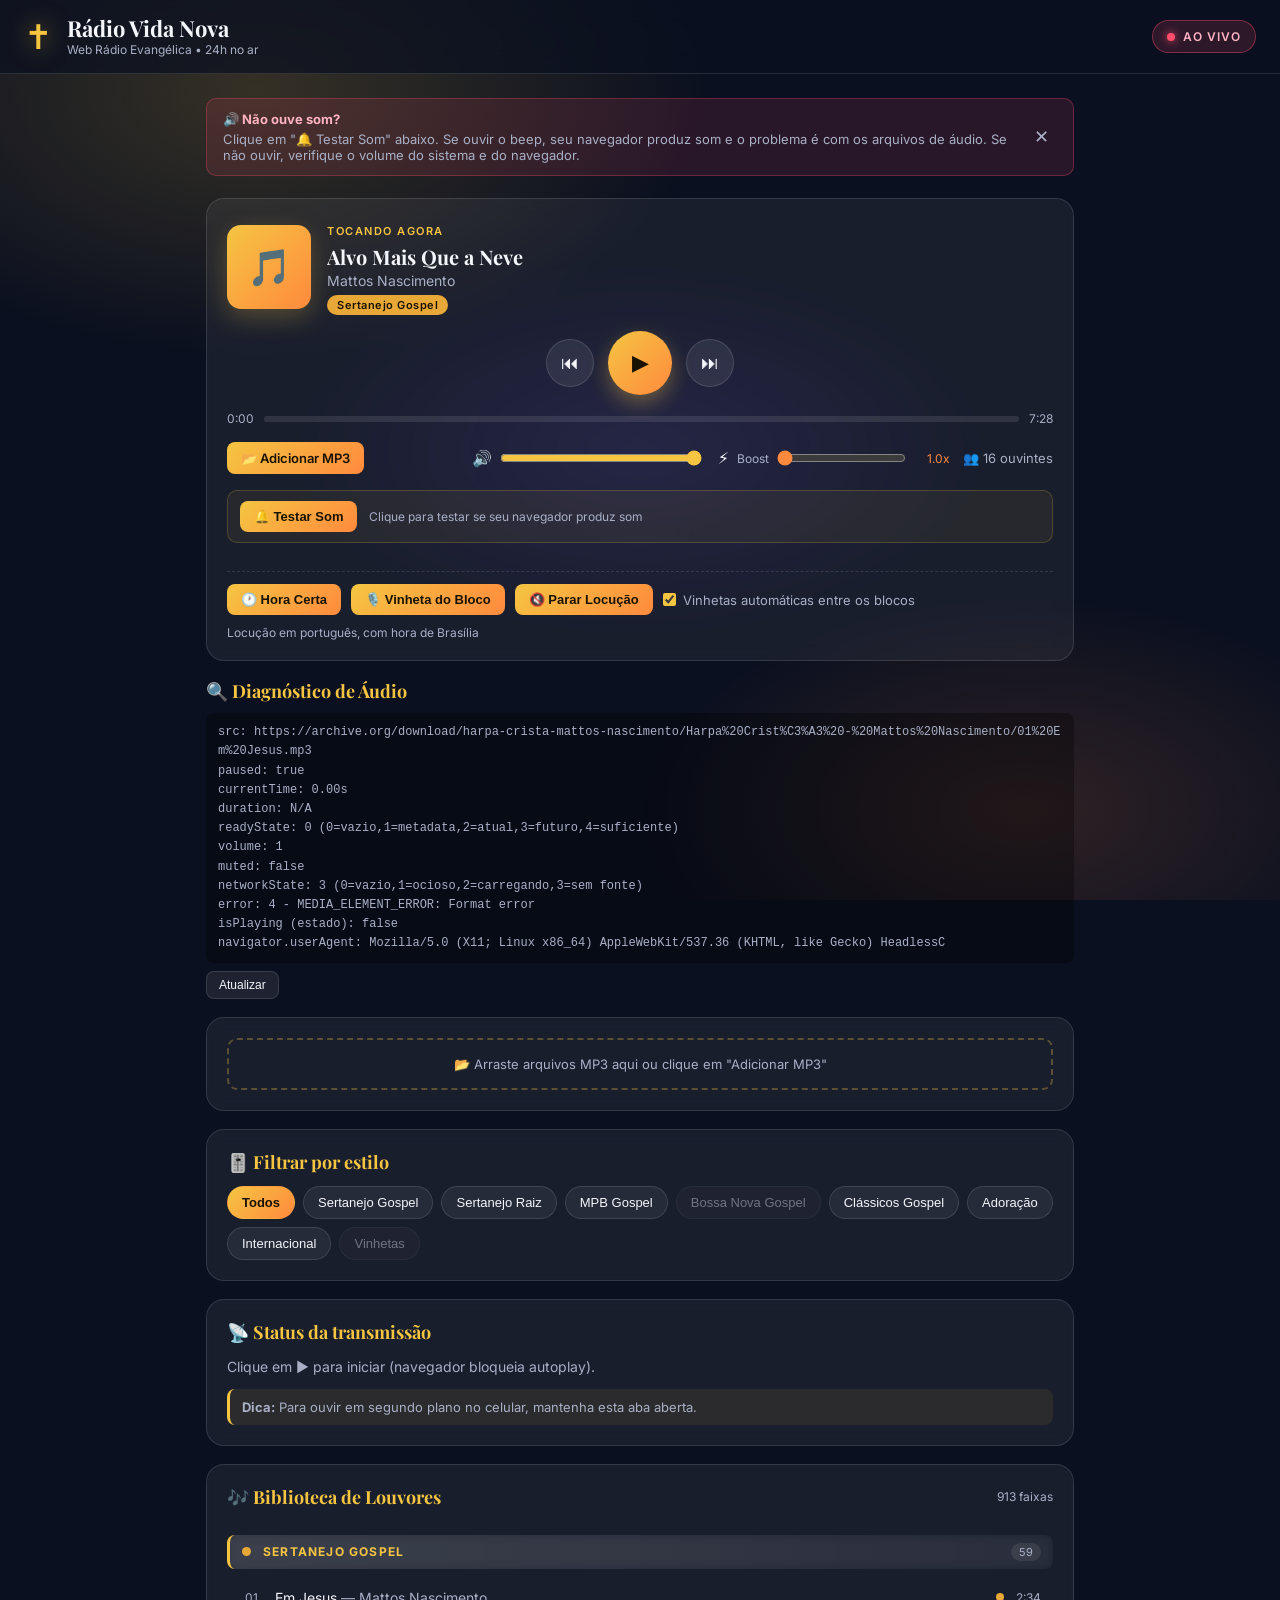
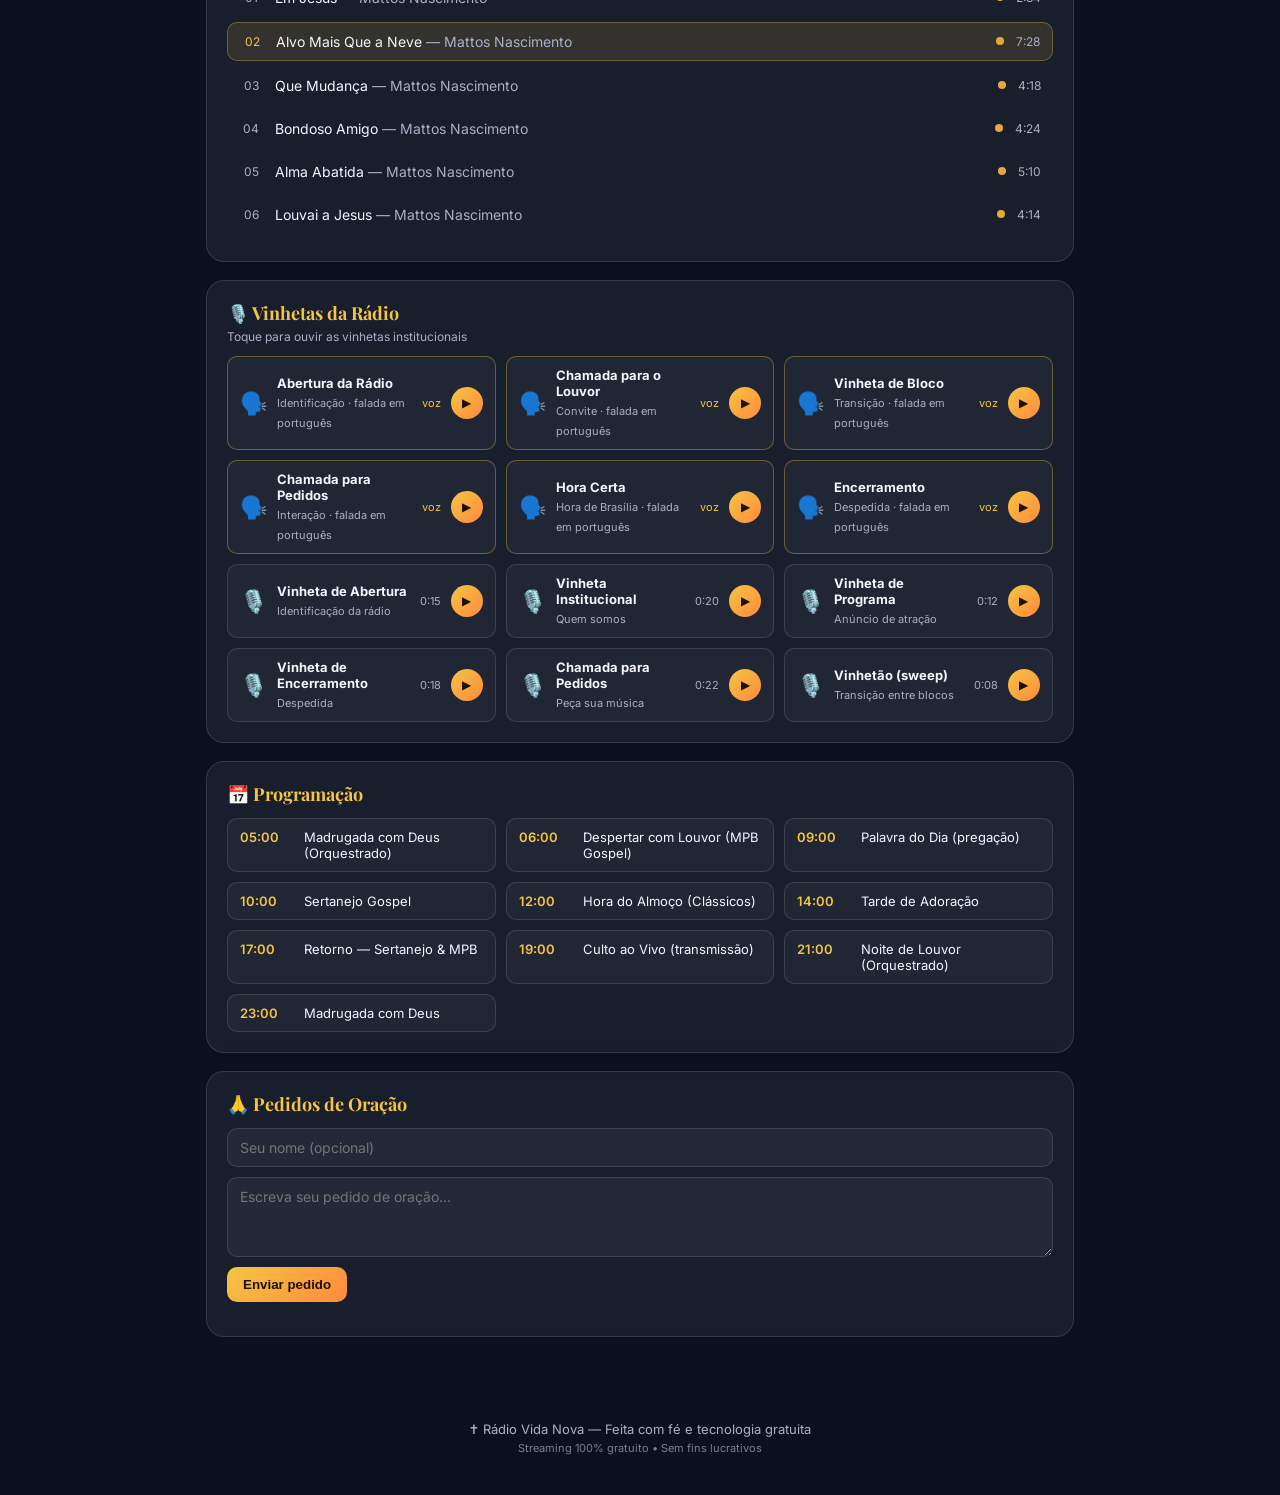
==== index.html @ 82fbf64b "v4: 913 faixas em 6 estilos + vinhetas faladas pt-BR + hora de Brasilia" ====
<!DOCTYPE html>
<html lang="pt-BR">
<head>
  <meta charset="UTF-8" />
  <meta name="viewport" content="width=device-width, initial-scale=1.0" />
  <title>Rádio Vida Nova — Web Rádio Evangélica</title>
  <meta name="description" content="Rádio Vida Nova — Sertanejo gospel, MPB gospel, clássicos e orquestrados. 24 horas no ar." />
  <!-- PWA -->
  <link rel="manifest" href="manifest.json" />
  <meta name="theme-color" content="#f5c542" />
  <meta name="apple-mobile-web-app-capable" content="yes" />
  <meta name="apple-mobile-web-app-status-bar-style" content="black-translucent" />
  <meta name="apple-mobile-web-app-title" content="Rádio Vida Nova" />
  <link rel="apple-touch-icon" href="icon-192.svg" />
  <link rel="preconnect" href="https://fonts.googleapis.com" />
  <link rel="preconnect" href="https://fonts.gstatic.com" crossorigin />
  <link href="https://fonts.googleapis.com/css2?family=Playfair+Display:wght@600;700&family=Inter:wght@400;500;600&display=swap" rel="stylesheet" />
  <link rel="stylesheet" href="style.css" />
</head>
<body>
  <div class="bg-glow"></div>

  <!-- Banner de instalação PWA -->
  <div class="install-banner" id="installBanner" style="display:none;">
    <div class="install-content">
      <span>📱</span>
      <div>
        <strong>Instalar Rádio Vida Nova</strong>
        <span>Adicione à tela inicial para acessar como app</span>
      </div>
    </div>
    <button id="installBtn" class="install-btn">Instalar</button>
    <button id="dismissInstall" class="close-banner">✕</button>
  </div>

  <header class="topbar">
    <div class="brand">
      <span class="brand-icon">✝</span>
      <div>
        <h1>Rádio Vida Nova</h1>
        <p>Web Rádio Evangélica • 24h no ar</p>
      </div>
    </div>
    <div class="live-badge" id="liveBadge">
      <span class="dot"></span> AO VIVO
    </div>
  </header>

  <main class="container">
    <!-- Aviso de diagnóstico -->
    <section class="diag-banner" id="diagBanner">
      <div class="diag-banner-content">
        <strong>🔊 Não ouve som?</strong>
        <span>Clique em "🔔 Testar Som" abaixo. Se ouvir o beep, seu navegador produz som e o problema é com os arquivos de áudio. Se não ouvir, verifique o volume do sistema e do navegador.</span>
      </div>
      <button id="closeBanner" class="close-banner">✕</button>
    </section>

    <!-- Player principal -->
    <section class="player-card">
      <div class="player-left">
        <div class="cover" id="cover">
          <div class="cover-icon">🎵</div>
          <div class="eq-bars" id="eqBars">
            <span></span><span></span><span></span><span></span><span></span>
          </div>
        </div>
        <div class="track-info">
          <span class="now-playing">Tocando agora</span>
          <h2 id="trackTitle">Bem-vindo à Rádio Vida Nova</h2>
          <p id="trackArtist">Louvores e palavras de fé</p>
          <span class="genre-tag" id="trackGenre"></span>
        </div>
      </div>

      <div class="player-controls">
        <button class="ctrl-btn" id="prevBtn" aria-label="Anterior">⏮</button>
        <button class="ctrl-btn play-btn" id="playBtn" aria-label="Tocar/Pausar">▶</button>
        <button class="ctrl-btn" id="nextBtn" aria-label="Próxima">⏭</button>
      </div>

      <div class="player-progress">
        <span id="currentTime">0:00</span>
        <div class="progress-bar" id="progressBar">
          <div class="progress-fill" id="progressFill"></div>
        </div>
        <span id="duration">0:00</span>
      </div>

      <div class="player-extra">
        <div class="file-picker">
          <label for="fileInput" class="file-btn" title="Adicionar MP3 do computador">
            📂 Adicionar MP3
          </label>
          <input type="file" id="fileInput" accept="audio/*,.mp3" multiple style="display:none;" />
          <span id="fileCount" class="file-count"></span>
        </div>
        <div class="volume">
          <span>🔊</span>
          <input type="range" id="volume" min="0" max="1" step="0.01" value="1" />
        </div>
        <div class="boost">
          <span>⚡</span>
          <label for="boost">Boost</label>
          <input type="range" id="boost" min="1" max="3" step="0.1" value="1" />
          <span id="boostVal">1.0x</span>
        </div>
        <div class="listeners">
          <span>👥</span> <span id="listeners">--</span> ouvintes
        </div>
      </div>

      <!-- Teste de som -->
      <div class="test-sound">
        <button id="testSoundBtn" class="test-btn">🔔 Testar Som</button>
        <span id="testSoundStatus" class="test-status">Clique para testar se seu navegador produz som</span>
      </div>

      <!-- Locução automática (vinhetas faladas em português) -->
      <div class="voice-controls">
        <button id="timeBtn" class="test-btn">🕐 Hora Certa</button>
        <button id="blockBtn" class="test-btn">🎙️ Vinheta do Bloco</button>
        <button id="stopVoiceBtn" class="test-btn">🔇 Parar Locução</button>
        <label class="voice-toggle">
          <input type="checkbox" id="autoVinheta" checked />
          <span>Vinhetas automáticas entre os blocos</span>
        </label>
        <span id="voiceStatus" class="test-status">Locução em português, com hora de Brasília</span>
      </div>
    </section>

    <!-- Diagnóstico de áudio -->
    <section class="diag-card" id="diagCard">
      <h3>🔍 Diagnóstico de Áudio</h3>
      <div id="diagInfo" class="diag-info">Carregando...</div>
      <button id="refreshDiag" class="diag-btn">Atualizar</button>
    </section>

    <!-- Área de arrastar e soltar MP3 -->
    <section class="drop-zone-card">
      <div class="drop-zone" id="dropZone">
        <span>📂 Arraste arquivos MP3 aqui ou clique em "Adicionar MP3"</span>
      </div>
    </section>

    <!-- Filtro por gênero -->
    <section class="filter-card">
      <h3>🎚️ Filtrar por estilo</h3>
      <div class="filter-buttons" id="filterButtons">
        <button class="filter-btn active" data-genre="all">Todos</button>
        <button class="filter-btn" data-genre="sertanejo">Sertanejo Gospel</button>
        <button class="filter-btn" data-genre="sertanejo-raiz">Sertanejo Raiz</button>
        <button class="filter-btn" data-genre="mpb">MPB Gospel</button>
        <button class="filter-btn" data-genre="bossa">Bossa Nova Gospel</button>
        <button class="filter-btn" data-genre="classico">Clássicos Gospel</button>
        <button class="filter-btn" data-genre="adoracao">Adoração</button>
        <button class="filter-btn" data-genre="internacional">Internacional</button>
        <button class="filter-btn" data-genre="vinheta">Vinhetas</button>
      </div>
    </section>

    <!-- Status -->
    <section class="status-card">
      <h3>📡 Status da transmissão</h3>
      <p id="statusText">Carregando player...</p>
      <div class="tips">
        <strong>Dica:</strong> Para ouvir em segundo plano no celular, mantenha esta aba aberta.
      </div>
    </section>

    <!-- Playlist -->
    <section class="playlist-card">
      <div class="playlist-header">
        <h3>🎶 Biblioteca de Louvores</h3>
        <span id="trackCount">0 faixas</span>
      </div>
      <ul class="playlist" id="playlist"></ul>
    </section>

    <!-- Vinhetas -->
    <section class="vignette-card">
      <h3>🎙️ Vinhetas da Rádio</h3>
      <p class="small">Toque para ouvir as vinhetas institucionais</p>
      <div class="vignette-grid" id="vignetteGrid"></div>
    </section>

    <!-- Programação -->
    <section class="schedule-card">
      <h3>📅 Programação</h3>
      <div class="schedule-grid">
        <div class="schedule-item">
          <span class="time">05:00</span>
          <span class="show">Madrugada com Deus (Orquestrado)</span>
        </div>
        <div class="schedule-item">
          <span class="time">06:00</span>
          <span class="show">Despertar com Louvor (MPB Gospel)</span>
        </div>
        <div class="schedule-item">
          <span class="time">09:00</span>
          <span class="show">Palavra do Dia (pregação)</span>
        </div>
        <div class="schedule-item">
          <span class="time">10:00</span>
          <span class="show">Sertanejo Gospel</span>
        </div>
        <div class="schedule-item">
          <span class="time">12:00</span>
          <span class="show">Hora do Almoço (Clássicos)</span>
        </div>
        <div class="schedule-item">
          <span class="time">14:00</span>
          <span class="show">Tarde de Adoração</span>
        </div>
        <div class="schedule-item">
          <span class="time">17:00</span>
          <span class="show">Retorno — Sertanejo & MPB</span>
        </div>
        <div class="schedule-item">
          <span class="time">19:00</span>
          <span class="show">Culto ao Vivo (transmissão)</span>
        </div>
        <div class="schedule-item">
          <span class="time">21:00</span>
          <span class="show">Noite de Louvor (Orquestrado)</span>
        </div>
        <div class="schedule-item">
          <span class="time">23:00</span>
          <span class="show">Madrugada com Deus</span>
        </div>
      </div>
    </section>

    <!-- Pedidos de oração -->
    <section class="prayer-card">
      <h3>🙏 Pedidos de Oração</h3>
      <form id="prayerForm">
        <input type="text" id="prayerName" placeholder="Seu nome (opcional)" />
        <textarea id="prayerText" placeholder="Escreva seu pedido de oração..." required></textarea>
        <button type="submit" class="submit-btn">Enviar pedido</button>
      </form>
      <div id="prayerList" class="prayer-list"></div>
    </section>
  </main>

  <footer class="footer">
    <p>✝ Rádio Vida Nova — Feita com fé e tecnologia gratuita</p>
    <p class="small">Streaming 100% gratuito • Sem fins lucrativos</p>
  </footer>

  <audio id="audio" preload="metadata" muted="false"></audio>

  <script src="script.js?v=4"></script>
</body>
</html>
---- style.css ----
:root {
  --bg: #0b1020;
  --bg-2: #121833;
  --card: rgba(255, 255, 255, 0.06);
  --card-border: rgba(255, 255, 255, 0.12);
  --text: #f4f6fb;
  --muted: #a9b0c6;
  --accent: #f5c542;
  --accent-2: #ff8a3d;
  --live: #ff4d6d;
  --radius: 18px;
}

* { box-sizing: border-box; margin: 0; padding: 0; }

html, body {
  font-family: 'Inter', system-ui, -apple-system, sans-serif;
  background: var(--bg);
  color: var(--text);
  min-height: 100vh;
  overflow-x: hidden;
}

.bg-glow {
  position: fixed;
  inset: 0;
  background:
    radial-gradient(60% 50% at 20% 10%, rgba(245, 197, 66, 0.18), transparent 60%),
    radial-gradient(50% 40% at 80% 90%, rgba(255, 138, 61, 0.15), transparent 60%),
    radial-gradient(40% 30% at 50% 50%, rgba(124, 92, 255, 0.12), transparent 70%);
  pointer-events: none;
  z-index: 0;
}

.topbar {
  position: sticky;
  top: 0;
  z-index: 10;
  display: flex;
  align-items: center;
  justify-content: space-between;
  padding: 16px 24px;
  backdrop-filter: blur(12px);
  background: rgba(11, 16, 32, 0.7);
  border-bottom: 1px solid var(--card-border);
}

.brand { display: flex; align-items: center; gap: 14px; }
.brand-icon {
  font-size: 34px;
  color: var(--accent);
  filter: drop-shadow(0 0 12px rgba(245,197,66,0.6));
}
.brand h1 {
  font-family: 'Playfair Display', serif;
  font-size: 22px;
  line-height: 1.1;
}
.brand p { color: var(--muted); font-size: 12px; margin-top: 2px; }

.live-badge {
  display: flex;
  align-items: center;
  gap: 8px;
  padding: 8px 14px;
  border-radius: 999px;
  background: rgba(255, 77, 109, 0.15);
  border: 1px solid rgba(255, 77, 109, 0.4);
  color: #ffb3c1;
  font-size: 12px;
  font-weight: 600;
  letter-spacing: 1px;
}
.live-badge .dot {
  width: 8px; height: 8px;
  border-radius: 50%;
  background: var(--live);
  box-shadow: 0 0 10px var(--live);
  animation: pulse 1.4s infinite;
}
@keyframes pulse {
  0%, 100% { opacity: 1; transform: scale(1); }
  50% { opacity: 0.5; transform: scale(1.3); }
}

.container {
  position: relative;
  z-index: 1;
  max-width: 900px;
  margin: 0 auto;
  padding: 24px 16px 60px;
  display: flex;
  flex-direction: column;
  gap: 18px;
}

.card, .player-card, .status-card, .playlist-card, .schedule-card, .prayer-card, .filter-card, .vignette-card, .drop-zone-card {
  background: var(--card);
  border: 1px solid var(--card-border);
  border-radius: var(--radius);
  padding: 20px;
  backdrop-filter: blur(8px);
}

.player-card {
  display: grid;
  gap: 16px;
}
.player-left {
  display: flex;
  align-items: center;
  gap: 16px;
}
.cover {
  width: 84px; height: 84px;
  border-radius: 14px;
  background: linear-gradient(135deg, var(--accent), var(--accent-2));
  display: flex;
  align-items: center;
  justify-content: center;
  font-size: 36px;
  flex-shrink: 0;
  box-shadow: 0 8px 24px rgba(245,197,66,0.25);
}
.cover.playing {
  animation: spin 12s linear infinite;
}
.cover .eq-bars {
  position: absolute;
  bottom: 6px;
  left: 50%;
  transform: translateX(-50%);
  display: flex;
  gap: 3px;
  align-items: flex-end;
  height: 24px;
  opacity: 0;
  transition: opacity 0.3s;
}
.cover.playing .eq-bars { opacity: 1; }
.eq-bars span {
  width: 4px;
  background: #1a1200;
  border-radius: 2px;
  animation: eq 0.8s ease-in-out infinite;
}
.eq-bars span:nth-child(1) { height: 8px; animation-delay: 0s; }
.eq-bars span:nth-child(2) { height: 16px; animation-delay: 0.1s; }
.eq-bars span:nth-child(3) { height: 24px; animation-delay: 0.2s; }
.eq-bars span:nth-child(4) { height: 12px; animation-delay: 0.3s; }
.eq-bars span:nth-child(5) { height: 18px; animation-delay: 0.4s; }
@keyframes eq {
  0%, 100% { transform: scaleY(0.4); }
  50% { transform: scaleY(1); }
}
.cover { position: relative; overflow: hidden; }
@keyframes spin {
  from { transform: rotate(0deg); }
  to { transform: rotate(360deg); }
}
.track-info { min-width: 0; }
.now-playing {
  font-size: 11px;
  text-transform: uppercase;
  letter-spacing: 1.5px;
  color: var(--accent);
  font-weight: 600;
}
.track-info h2 {
  font-family: 'Playfair Display', serif;
  font-size: 20px;
  margin-top: 4px;
  white-space: nowrap;
  overflow: hidden;
  text-overflow: ellipsis;
}
.track-info p { color: var(--muted); font-size: 14px; margin-top: 2px; }
.genre-tag {
  display: inline-block;
  margin-top: 6px;
  padding: 3px 10px;
  border-radius: 999px;
  font-size: 11px;
  font-weight: 600;
  color: #1a1200;
  letter-spacing: 0.5px;
}

.player-controls {
  display: flex;
  align-items: center;
  justify-content: center;
  gap: 14px;
}
.ctrl-btn {
  background: rgba(255,255,255,0.08);
  border: 1px solid var(--card-border);
  color: var(--text);
  width: 48px; height: 48px;
  border-radius: 50%;
  font-size: 18px;
  cursor: pointer;
  transition: all 0.2s;
  display: flex; align-items: center; justify-content: center;
}
.ctrl-btn:hover { background: rgba(255,255,255,0.15); transform: scale(1.05); }
.play-btn {
  width: 64px; height: 64px;
  background: linear-gradient(135deg, var(--accent), var(--accent-2));
  color: #1a1200;
  font-size: 22px;
  border: none;
  box-shadow: 0 8px 20px rgba(245,197,66,0.35);
}
.play-btn:hover { transform: scale(1.08); }

.player-progress {
  display: flex;
  align-items: center;
  gap: 10px;
  font-size: 12px;
  color: var(--muted);
}
.progress-bar {
  flex: 1;
  height: 6px;
  background: rgba(255,255,255,0.1);
  border-radius: 999px;
  cursor: pointer;
  overflow: hidden;
}
.progress-fill {
  height: 100%;
  width: 0%;
  background: linear-gradient(90deg, var(--accent), var(--accent-2));
  border-radius: 999px;
  transition: width 0.1s linear;
}

.player-extra {
  display: flex;
  align-items: center;
  justify-content: space-between;
  gap: 16px;
  flex-wrap: wrap;
}
.volume {
  display: flex;
  align-items: center;
  gap: 8px;
  flex: 1;
  min-width: 140px;
}
.volume input { flex: 1; accent-color: var(--accent); }
.boost {
  display: flex;
  align-items: center;
  gap: 8px;
  flex: 1;
  min-width: 160px;
}
.boost label { font-size: 12px; color: var(--muted); }
.boost input { flex: 1; accent-color: var(--accent-2); }
#boostVal { font-size: 12px; color: var(--accent-2); min-width: 36px; text-align: right; }
.listeners { font-size: 13px; color: var(--muted); }

/* Filtro por gênero */
.filter-card h3 { font-family: 'Playfair Display', serif; font-size: 18px; margin-bottom: 12px; color: var(--accent); }
.filter-buttons {
  display: flex;
  flex-wrap: wrap;
  gap: 8px;
}
.filter-btn {
  background: rgba(255,255,255,0.06);
  border: 1px solid var(--card-border);
  color: var(--text);
  padding: 8px 14px;
  border-radius: 999px;
  font-size: 13px;
  cursor: pointer;
  transition: all 0.2s;
}
.filter-btn:hover { background: rgba(255,255,255,0.12); }
.filter-btn.active {
  background: linear-gradient(135deg, var(--accent), var(--accent-2));
  color: #1a1200;
  border-color: transparent;
  font-weight: 600;
}

/* Vinhetas */
.vignette-card h3 { font-family: 'Playfair Display', serif; font-size: 18px; margin-bottom: 4px; color: var(--accent); }
.vignette-card .small { color: var(--muted); font-size: 12px; margin-bottom: 12px; }
.vignette-grid {
  display: grid;
  grid-template-columns: repeat(auto-fit, minmax(220px, 1fr));
  gap: 10px;
}
.vignette-item {
  display: flex;
  align-items: center;
  gap: 10px;
  padding: 10px 12px;
  background: rgba(255,255,255,0.04);
  border: 1px solid var(--card-border);
  border-radius: 10px;
}
.v-icon { font-size: 22px; }
.v-info { flex: 1; min-width: 0; }
.v-info strong { display: block; font-size: 13px; }
.v-info span { font-size: 11px; color: var(--muted); }
.v-dur { font-size: 11px; color: var(--muted); }
.v-play {
  background: linear-gradient(135deg, var(--accent), var(--accent-2));
  color: #1a1200;
  border: none;
  width: 32px; height: 32px;
  border-radius: 50%;
  cursor: pointer;
  font-size: 12px;
  flex-shrink: 0;
}
.v-play:hover { transform: scale(1.1); }

/* Genre dot na playlist */
.genre-dot {
  width: 8px; height: 8px;
  border-radius: 50%;
  flex-shrink: 0;
}

.status-card h3, .playlist-card h3, .schedule-card h3, .prayer-card h3 {
  font-family: 'Playfair Display', serif;
  font-size: 18px;
  margin-bottom: 12px;
  color: var(--accent);
}
#statusText { color: var(--muted); font-size: 14px; line-height: 1.6; }
.tips {
  margin-top: 10px;
  padding: 10px 12px;
  background: rgba(245,197,66,0.08);
  border-left: 3px solid var(--accent);
  border-radius: 8px;
  font-size: 13px;
  color: var(--muted);
}

.playlist-header {
  display: flex;
  justify-content: space-between;
  align-items: center;
  margin-bottom: 12px;
}
.playlist-header h3 { margin-bottom: 0; }
#trackCount { font-size: 12px; color: var(--muted); }

.playlist {
  list-style: none;
  max-height: 320px;
  overflow-y: auto;
  display: flex;
  flex-direction: column;
  gap: 6px;
}
.playlist::-webkit-scrollbar { width: 6px; }
.playlist::-webkit-scrollbar-thumb { background: rgba(255,255,255,0.15); border-radius: 999px; }

.playlist li {
  display: flex;
  align-items: center;
  gap: 12px;
  padding: 10px 12px;
  border-radius: 10px;
  cursor: pointer;
  transition: background 0.15s;
  font-size: 14px;
}
.playlist li:hover { background: rgba(255,255,255,0.06); }
.playlist li.active {
  background: rgba(245,197,66,0.12);
  border: 1px solid rgba(245,197,66,0.3);
}
.playlist li .idx {
  width: 24px;
  color: var(--muted);
  font-size: 12px;
  text-align: center;
}
.playlist li.active .idx { color: var(--accent); }
.playlist li .title { flex: 1; }
.playlist li .dur { color: var(--muted); font-size: 12px; }

/* Cabeçalho de seção (separa cada estilo) */
.playlist li.playlist-section {
  cursor: default;
  margin: 14px 0 4px;
  padding: 8px 12px;
  background: linear-gradient(90deg, rgba(255,255,255,0.10), rgba(255,255,255,0.02));
  border-left: 3px solid var(--accent);
  border-radius: 8px;
  position: sticky;
  top: 0;
  z-index: 2;
  backdrop-filter: blur(6px);
}
.playlist li.playlist-section:hover { background: linear-gradient(90deg, rgba(255,255,255,0.10), rgba(255,255,255,0.02)); }
.playlist li.playlist-section .section-dot {
  width: 9px; height: 9px; border-radius: 50%; flex-shrink: 0;
}
.playlist li.playlist-section .section-name {
  flex: 1;
  font-size: 12px;
  letter-spacing: 1.2px;
  text-transform: uppercase;
  font-weight: 700;
  color: var(--accent);
}
.playlist li.playlist-section .section-count {
  font-size: 11px;
  color: var(--muted);
  background: rgba(255,255,255,0.08);
  padding: 2px 8px;
  border-radius: 999px;
}

/* Filtros sem conteúdo */
.filter-btn.is-empty,
.filter-btn:disabled {
  opacity: 0.4;
  cursor: not-allowed;
}
.filter-btn.is-empty:hover { background: rgba(255,255,255,0.06); }

/* Controles de locução */
.voice-controls {
  display: flex;
  flex-wrap: wrap;
  align-items: center;
  gap: 10px;
  margin-top: 12px;
  padding-top: 12px;
  border-top: 1px dashed var(--card-border);
}
.voice-toggle {
  display: inline-flex;
  align-items: center;
  gap: 7px;
  font-size: 13px;
  color: var(--muted);
  cursor: pointer;
  user-select: none;
}
.voice-toggle input { accent-color: var(--accent); cursor: pointer; }
.voice-vignette { border-color: rgba(245,197,66,0.35); }
.voice-vignette .v-dur { color: var(--accent); }

.schedule-grid {
  display: grid;
  grid-template-columns: repeat(auto-fit, minmax(220px, 1fr));
  gap: 10px;
}
.schedule-item {
  display: flex;
  gap: 12px;
  padding: 10px 12px;
  background: rgba(255,255,255,0.04);
  border-radius: 10px;
  border: 1px solid var(--card-border);
}
.schedule-item .time {
  color: var(--accent);
  font-weight: 600;
  font-size: 13px;
  min-width: 52px;
}
.schedule-item .show { font-size: 13px; color: var(--text); }

.prayer-card form {
  display: flex;
  flex-direction: column;
  gap: 10px;
  margin-bottom: 14px;
}
.prayer-card input, .prayer-card textarea {
  background: rgba(255,255,255,0.05);
  border: 1px solid var(--card-border);
  border-radius: 10px;
  padding: 10px 12px;
  color: var(--text);
  font-family: inherit;
  font-size: 14px;
  resize: vertical;
}
.prayer-card textarea { min-height: 80px; }
.submit-btn {
  background: linear-gradient(135deg, var(--accent), var(--accent-2));
  color: #1a1200;
  border: none;
  padding: 10px 16px;
  border-radius: 10px;
  font-weight: 600;
  cursor: pointer;
  transition: transform 0.15s;
  align-self: flex-start;
}
.submit-btn:hover { transform: translateY(-1px); }
.prayer-list {
  display: flex;
  flex-direction: column;
  gap: 8px;
  max-height: 260px;
  overflow-y: auto;
}
.prayer-item {
  padding: 10px 12px;
  background: rgba(255,255,255,0.04);
  border-radius: 10px;
  border-left: 3px solid var(--accent);
  font-size: 13px;
}
.prayer-item .name { color: var(--accent); font-weight: 600; font-size: 12px; }
.prayer-item .text { color: var(--muted); margin-top: 4px; }

.footer {
  position: relative;
  z-index: 1;
  text-align: center;
  padding: 24px 16px 40px;
  color: var(--muted);
  font-size: 13px;
}
.footer .small { font-size: 11px; margin-top: 4px; opacity: 0.7; }

/* Banner de instalação PWA */
.install-banner {
  display: flex;
  align-items: center;
  justify-content: space-between;
  gap: 12px;
  padding: 12px 16px;
  background: rgba(245, 197, 66, 0.12);
  border: 1px solid rgba(245, 197, 66, 0.3);
  border-radius: 10px;
  margin: 8px 16px 0;
}
.install-content {
  display: flex;
  align-items: center;
  gap: 12px;
  flex: 1;
}
.install-content span:first-child { font-size: 24px; }
.install-content div {
  display: flex;
  flex-direction: column;
  gap: 2px;
}
.install-content strong { color: var(--accent); font-size: 14px; }
.install-content span:last-child { color: var(--muted); font-size: 12px; }
.install-btn {
  background: linear-gradient(135deg, var(--accent), var(--accent-2));
  color: #1a1200;
  border: none;
  padding: 8px 16px;
  border-radius: 8px;
  font-weight: 600;
  cursor: pointer;
  font-size: 13px;
  flex-shrink: 0;
}
.install-btn:hover { transform: translateY(-1px); }

/* Banner de diagnóstico */
.diag-banner {
  display: flex;
  align-items: center;
  justify-content: space-between;
  gap: 12px;
  padding: 12px 16px;
  background: rgba(255, 77, 109, 0.12);
  border: 1px solid rgba(255, 77, 109, 0.3);
  border-radius: 10px;
  margin-bottom: 4px;
}
.diag-banner-content {
  display: flex;
  flex-direction: column;
  gap: 4px;
  font-size: 13px;
}
.diag-banner-content strong { color: #ffb3c1; }
.diag-banner-content span { color: var(--muted); }
.close-banner {
  background: none;
  border: none;
  color: var(--muted);
  font-size: 18px;
  cursor: pointer;
  padding: 4px 8px;
  flex-shrink: 0;
}
.close-banner:hover { color: var(--text); }

/* Seletor de arquivos */
.file-picker {
  display: flex;
  align-items: center;
  gap: 8px;
  flex: 1;
  min-width: 140px;
}
.file-btn {
  background: linear-gradient(135deg, var(--accent), var(--accent-2));
  color: #1a1200;
  padding: 8px 14px;
  border-radius: 8px;
  font-weight: 600;
  cursor: pointer;
  font-size: 13px;
  transition: transform 0.15s;
  white-space: nowrap;
}
.file-btn:hover { transform: translateY(-1px); }
.file-count {
  font-size: 11px;
  color: var(--muted);
}

/* Área de drag & drop */
.drop-zone {
  border: 2px dashed rgba(245,197,66,0.3);
  border-radius: 10px;
  padding: 16px;
  text-align: center;
  color: var(--muted);
  font-size: 13px;
  transition: all 0.2s;
  cursor: pointer;
}
.drop-zone:hover, .drop-zone.drag-over {
  border-color: var(--accent);
  background: rgba(245,197,66,0.05);
  color: var(--text);
}

/* Teste de som */
.test-sound {
  display: flex;
  align-items: center;
  gap: 12px;
  flex-wrap: wrap;
  padding: 10px 12px;
  background: rgba(245,197,66,0.06);
  border: 1px solid rgba(245,197,66,0.2);
  border-radius: 10px;
}
.test-btn {
  background: linear-gradient(135deg, var(--accent), var(--accent-2));
  color: #1a1200;
  border: none;
  padding: 8px 14px;
  border-radius: 8px;
  font-weight: 600;
  cursor: pointer;
  font-size: 13px;
}
.test-btn:hover { transform: translateY(-1px); }
.test-status { font-size: 12px; color: var(--muted); }

/* Diagnóstico */
.diag-card h3 { font-family: 'Playfair Display', serif; font-size: 18px; margin-bottom: 10px; color: var(--accent); }
.diag-info {
  font-family: 'Consolas', 'Courier New', monospace;
  font-size: 12px;
  color: var(--muted);
  background: rgba(0,0,0,0.3);
  padding: 10px 12px;
  border-radius: 8px;
  line-height: 1.6;
  white-space: pre-wrap;
  word-break: break-all;
}
.diag-btn {
  margin-top: 8px;
  background: rgba(255,255,255,0.08);
  border: 1px solid var(--card-border);
  color: var(--text);
  padding: 6px 12px;
  border-radius: 8px;
  cursor: pointer;
  font-size: 12px;
}

@media (max-width: 600px) {
  .topbar { padding: 12px 16px; }
  .brand h1 { font-size: 18px; }
  .cover { width: 64px; height: 64px; font-size: 28px; }
  .track-info h2 { font-size: 17px; }
}
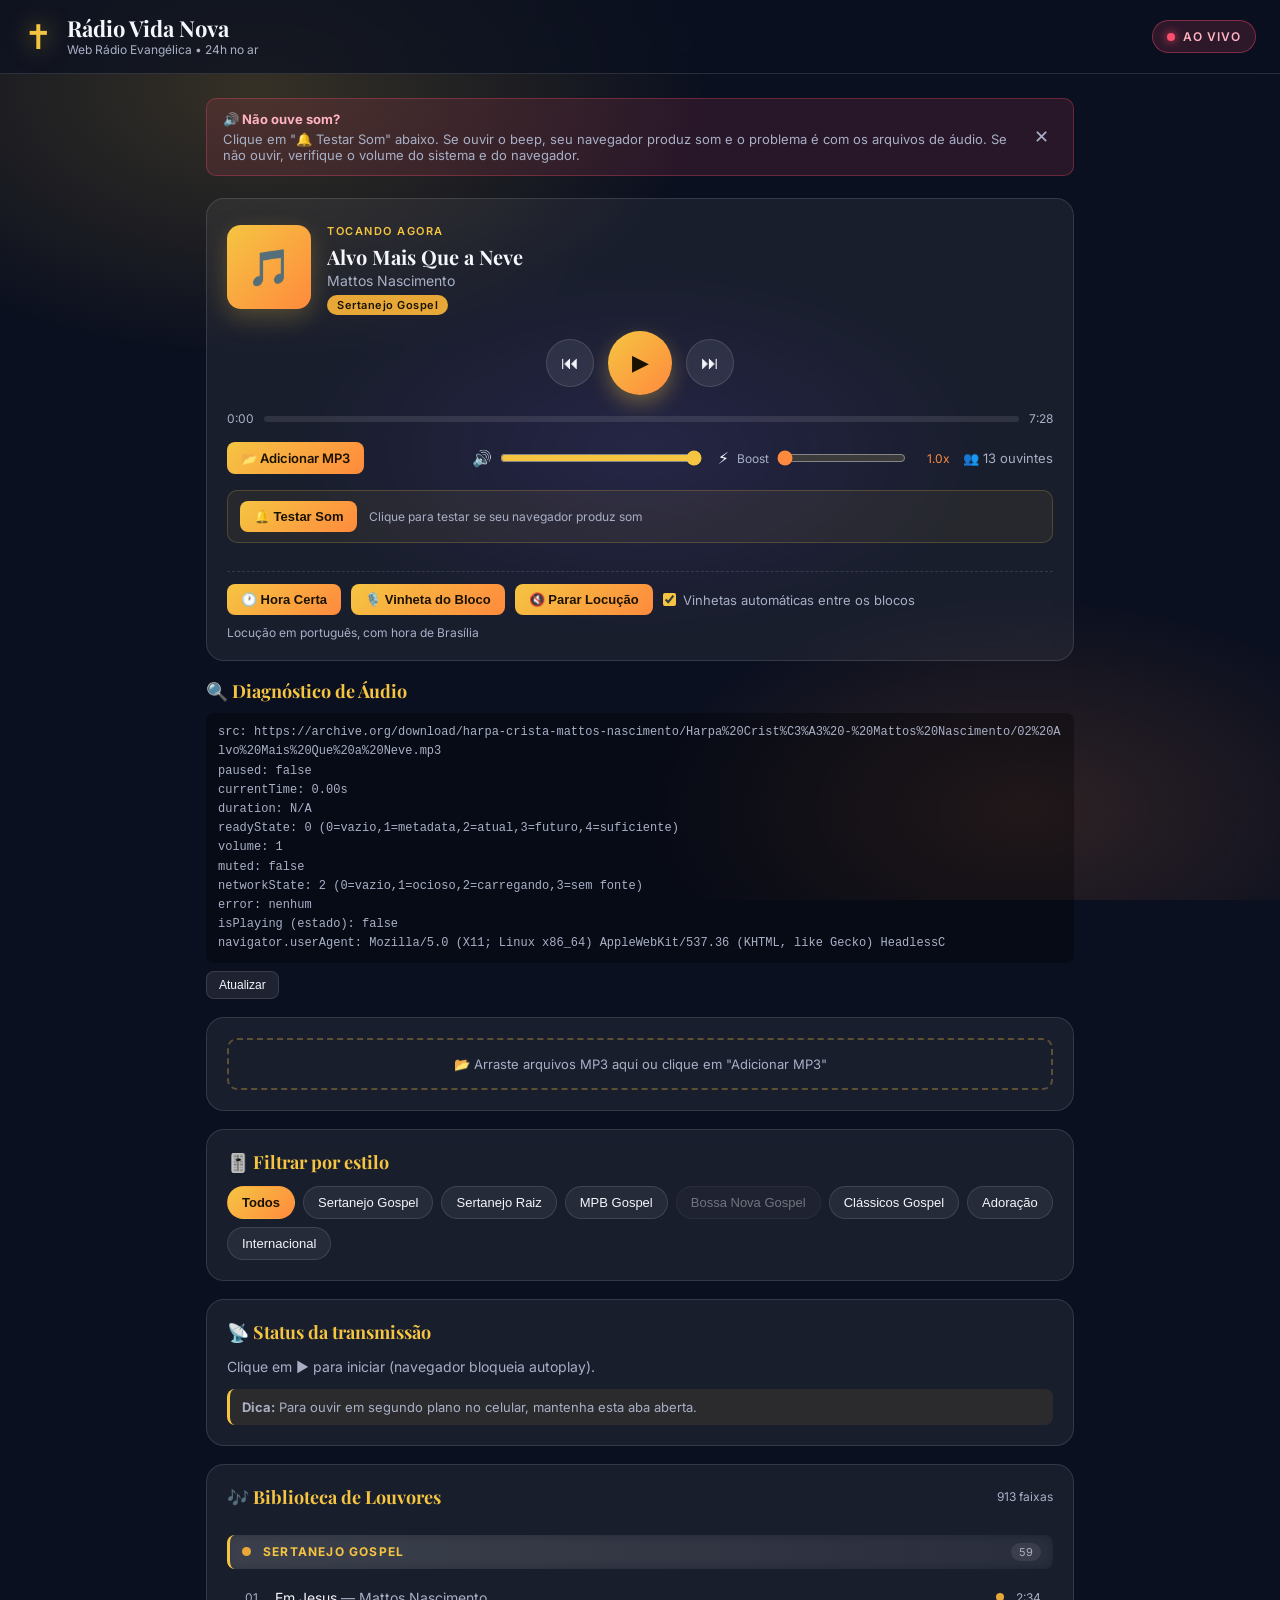
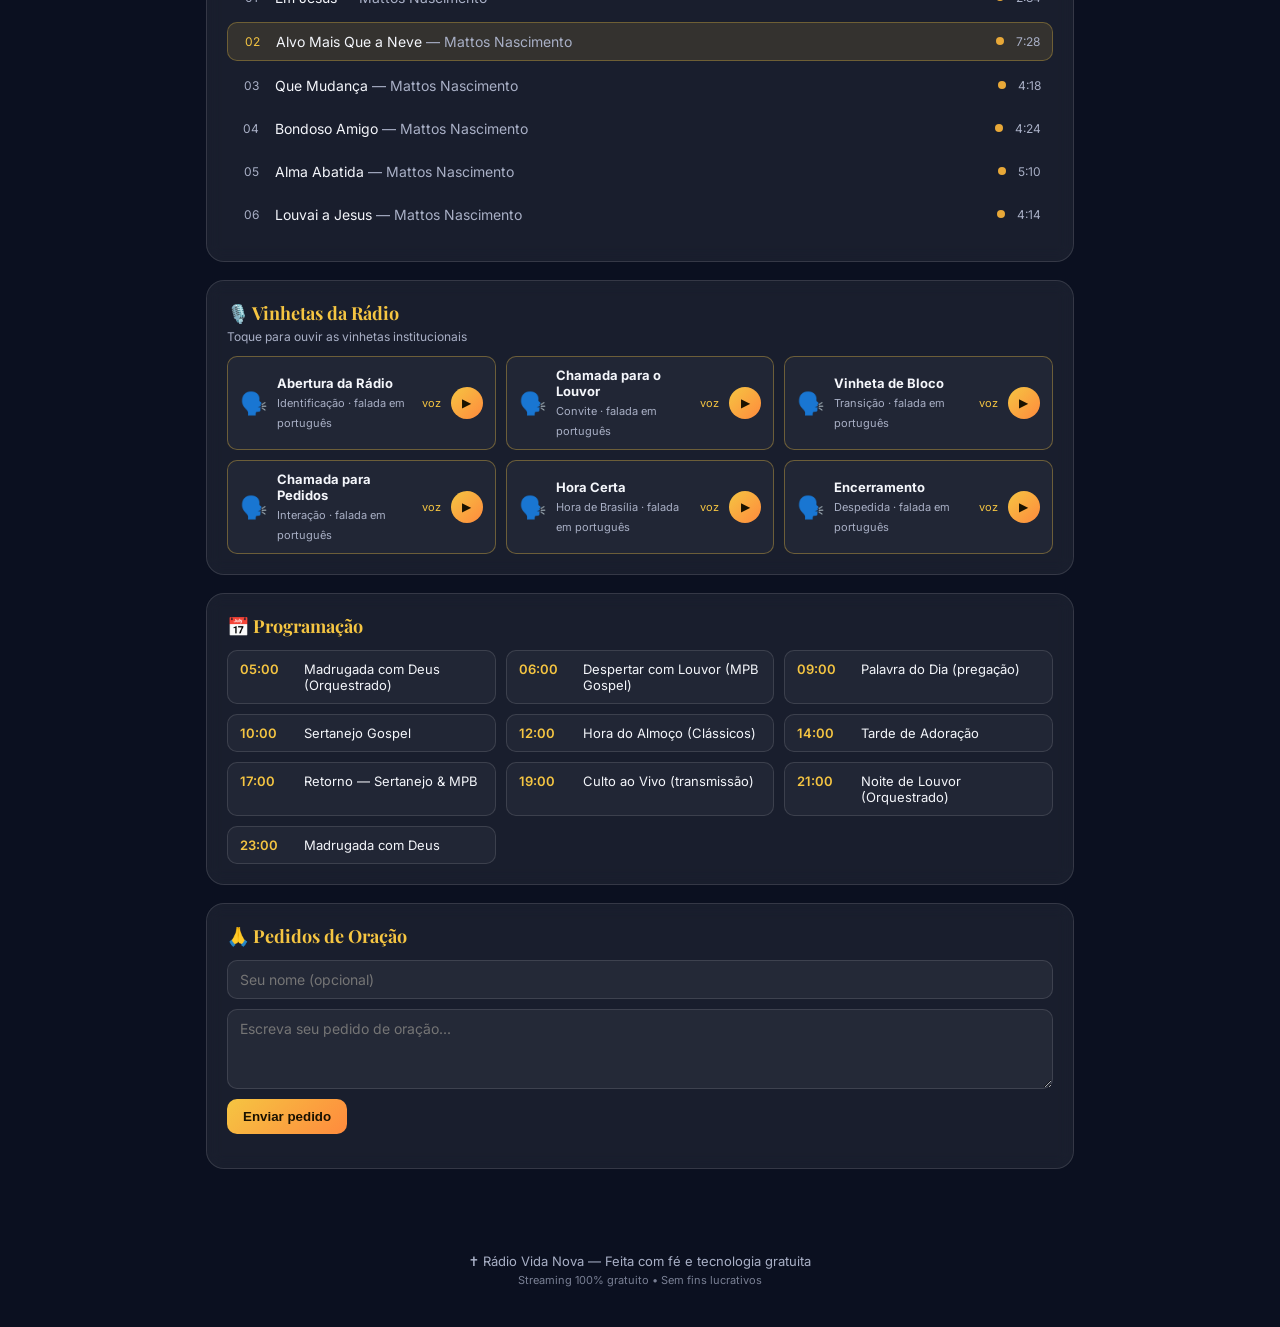
==== commit 734bb1ec: "v4.1: remover vinhetas falsas (agora so as faladas pt-BR); remover filtro Vinhetas vazio" ====
--- a/index.html
+++ b/index.html
@@ -155,7 +155,6 @@
         <button class="filter-btn" data-genre="classico">Clássicos Gospel</button>
         <button class="filter-btn" data-genre="adoracao">Adoração</button>
         <button class="filter-btn" data-genre="internacional">Internacional</button>
-        <button class="filter-btn" data-genre="vinheta">Vinhetas</button>
       </div>
     </section>
 
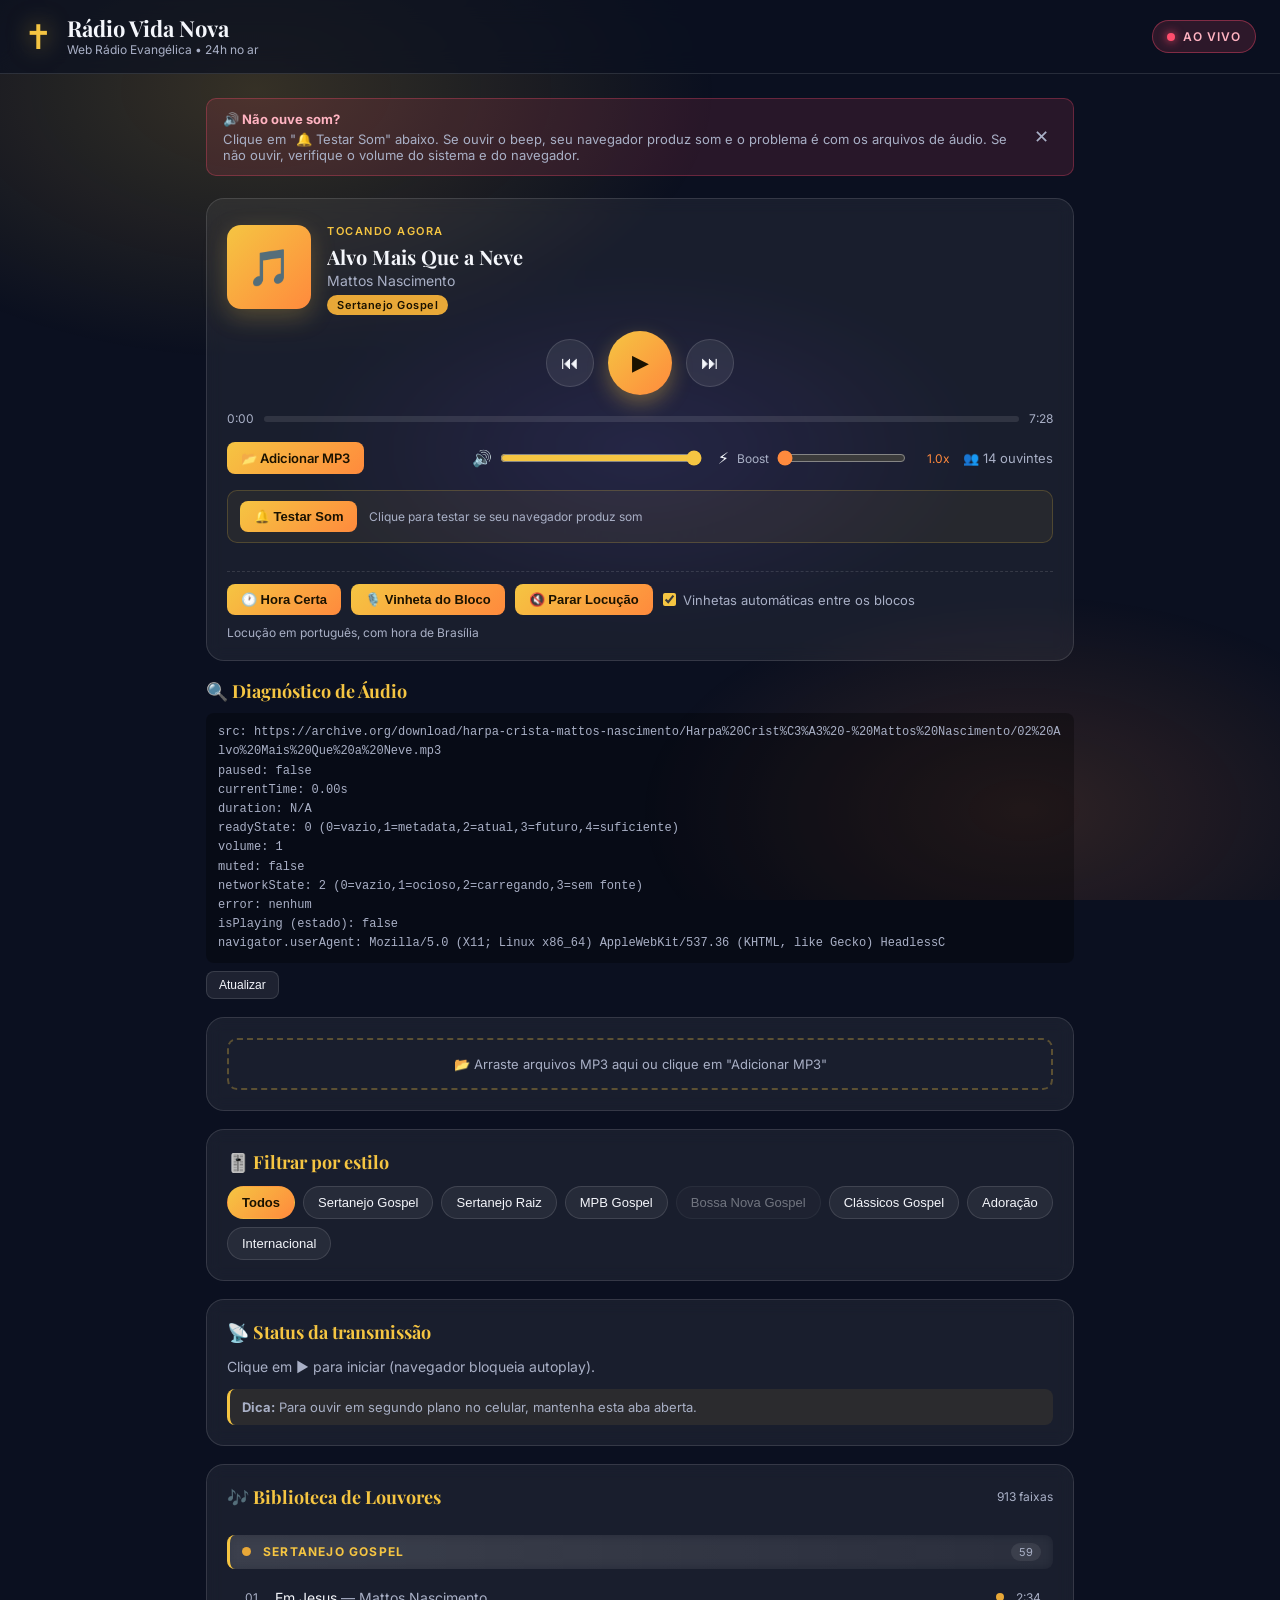
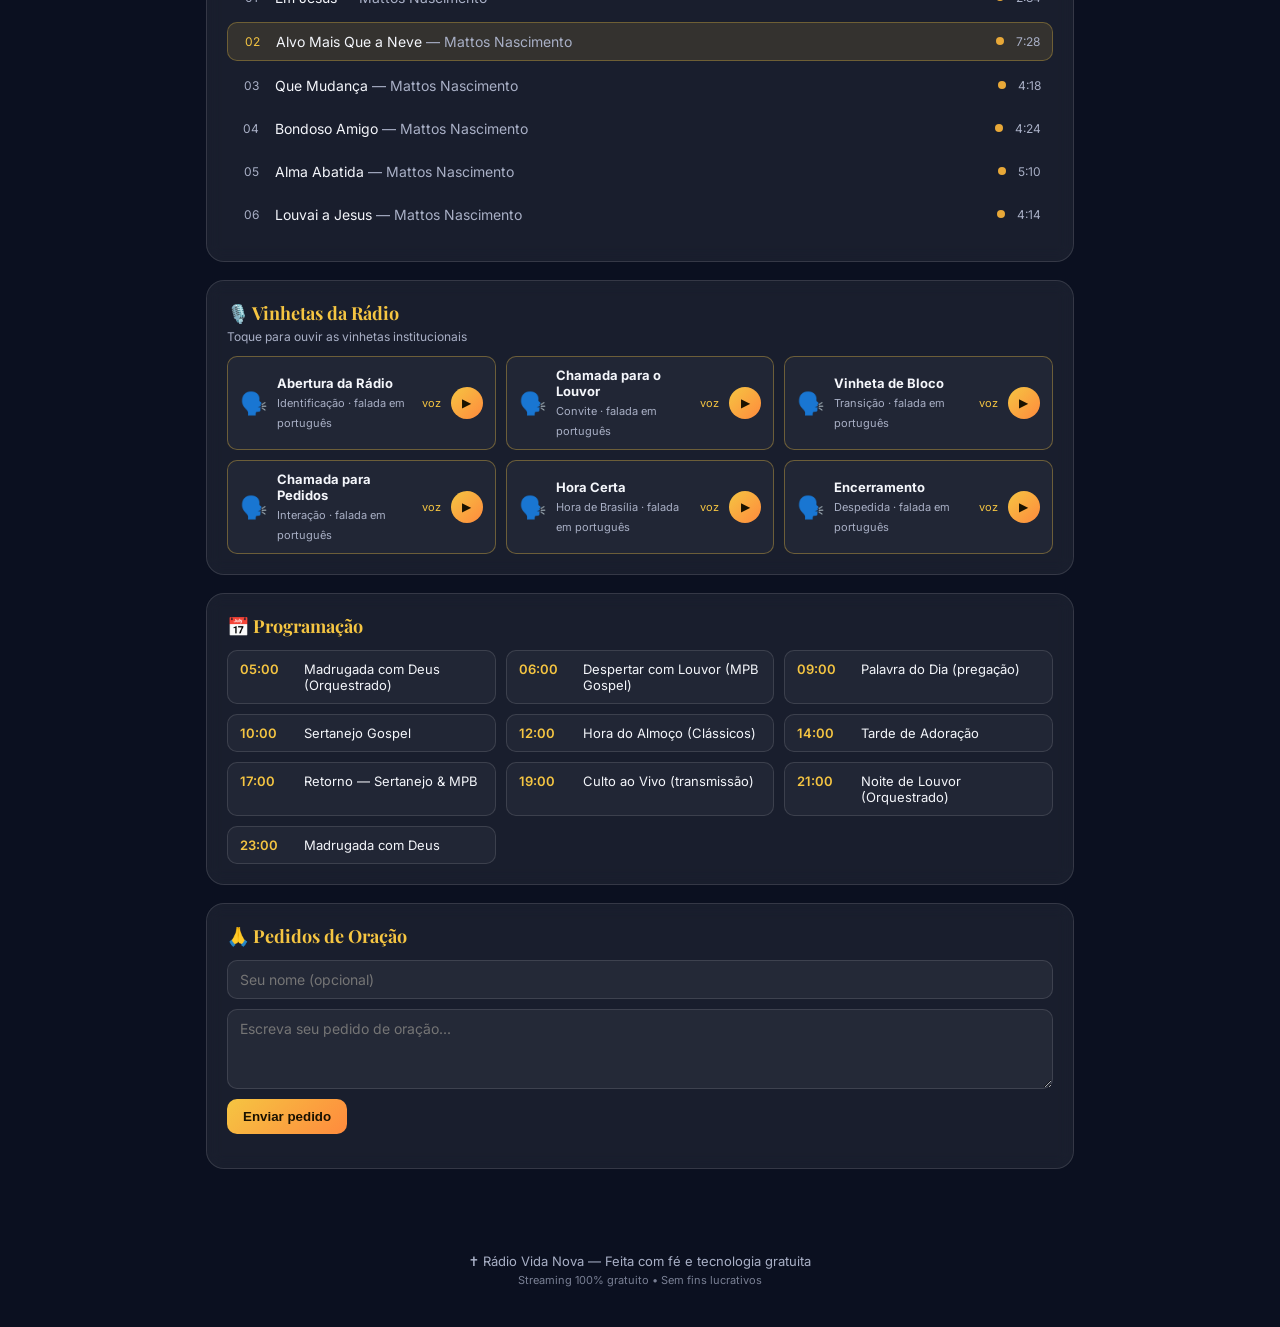
==== commit addf0cf2: "SEO: Open Graph + Twitter Card + Schema.org RadioStation; rename repo para radio-vida-nova" ====
--- a/index.html
+++ b/index.html
@@ -4,7 +4,34 @@
   <meta charset="UTF-8" />
   <meta name="viewport" content="width=device-width, initial-scale=1.0" />
   <title>Rádio Vida Nova — Web Rádio Evangélica</title>
-  <meta name="description" content="Rádio Vida Nova — Sertanejo gospel, MPB gospel, clássicos e orquestrados. 24 horas no ar." />
+  <meta name="description" content="Rádio Vida Nova — Sertanejo gospel, MPB gospel, clássicos da Harpa Cristã e orquestrados. 24 horas no ar, 900+ louvores." />
+
+  <!-- Open Graph (WhatsApp, Facebook, Google) -->
+  <meta property="og:type" content="website" />
+  <meta property="og:site_name" content="Rádio Vida Nova" />
+  <meta property="og:title" content="Rádio Vida Nova — Web Rádio Evangélica" />
+  <meta property="og:description" content="Sertanejo gospel, MPB gospel, clássicos da Harpa Cristã e adoração. Mais de 900 louvores cantados, 24 horas no ar." />
+  <meta property="og:url" content="https://josiasromilda54-cell.github.io/radio-vida-nova/" />
+  <meta property="og:image" content="https://josiasromilda54-cell.github.io/radio-evangelica/icon-512.svg" />
+  <meta property="og:locale" content="pt_BR" />
+
+  <!-- Twitter Card -->
+  <meta name="twitter:card" content="summary" />
+  <meta name="twitter:title" content="Rádio Vida Nova — Web Rádio Evangélica" />
+  <meta name="twitter:description" content="Sertanejo gospel, MPB gospel, clássicos da Harpa Cristã e adoração. Mais de 900 louvores cantados, 24 horas no ar." />
+
+  <!-- SEO: Schema.org -->
+  <script type="application/ld+json">
+  {
+    "@context": "https://schema.org",
+    "@type": "RadioStation",
+    "name": "Rádio Vida Nova",
+    "description": "Web rádio evangélica 24h: sertanejo gospel, MPB gospel, clássicos da Harpa Cristã e adoração.",
+    "url": "https://josiasromilda54-cell.github.io/radio-vida-nova/",
+    "broadcastDisplayName": "Rádio Vida Nova",
+    "inLanguage": "pt-BR"
+  }
+  </script>
   <!-- PWA -->
   <link rel="manifest" href="manifest.json" />
   <meta name="theme-color" content="#f5c542" />
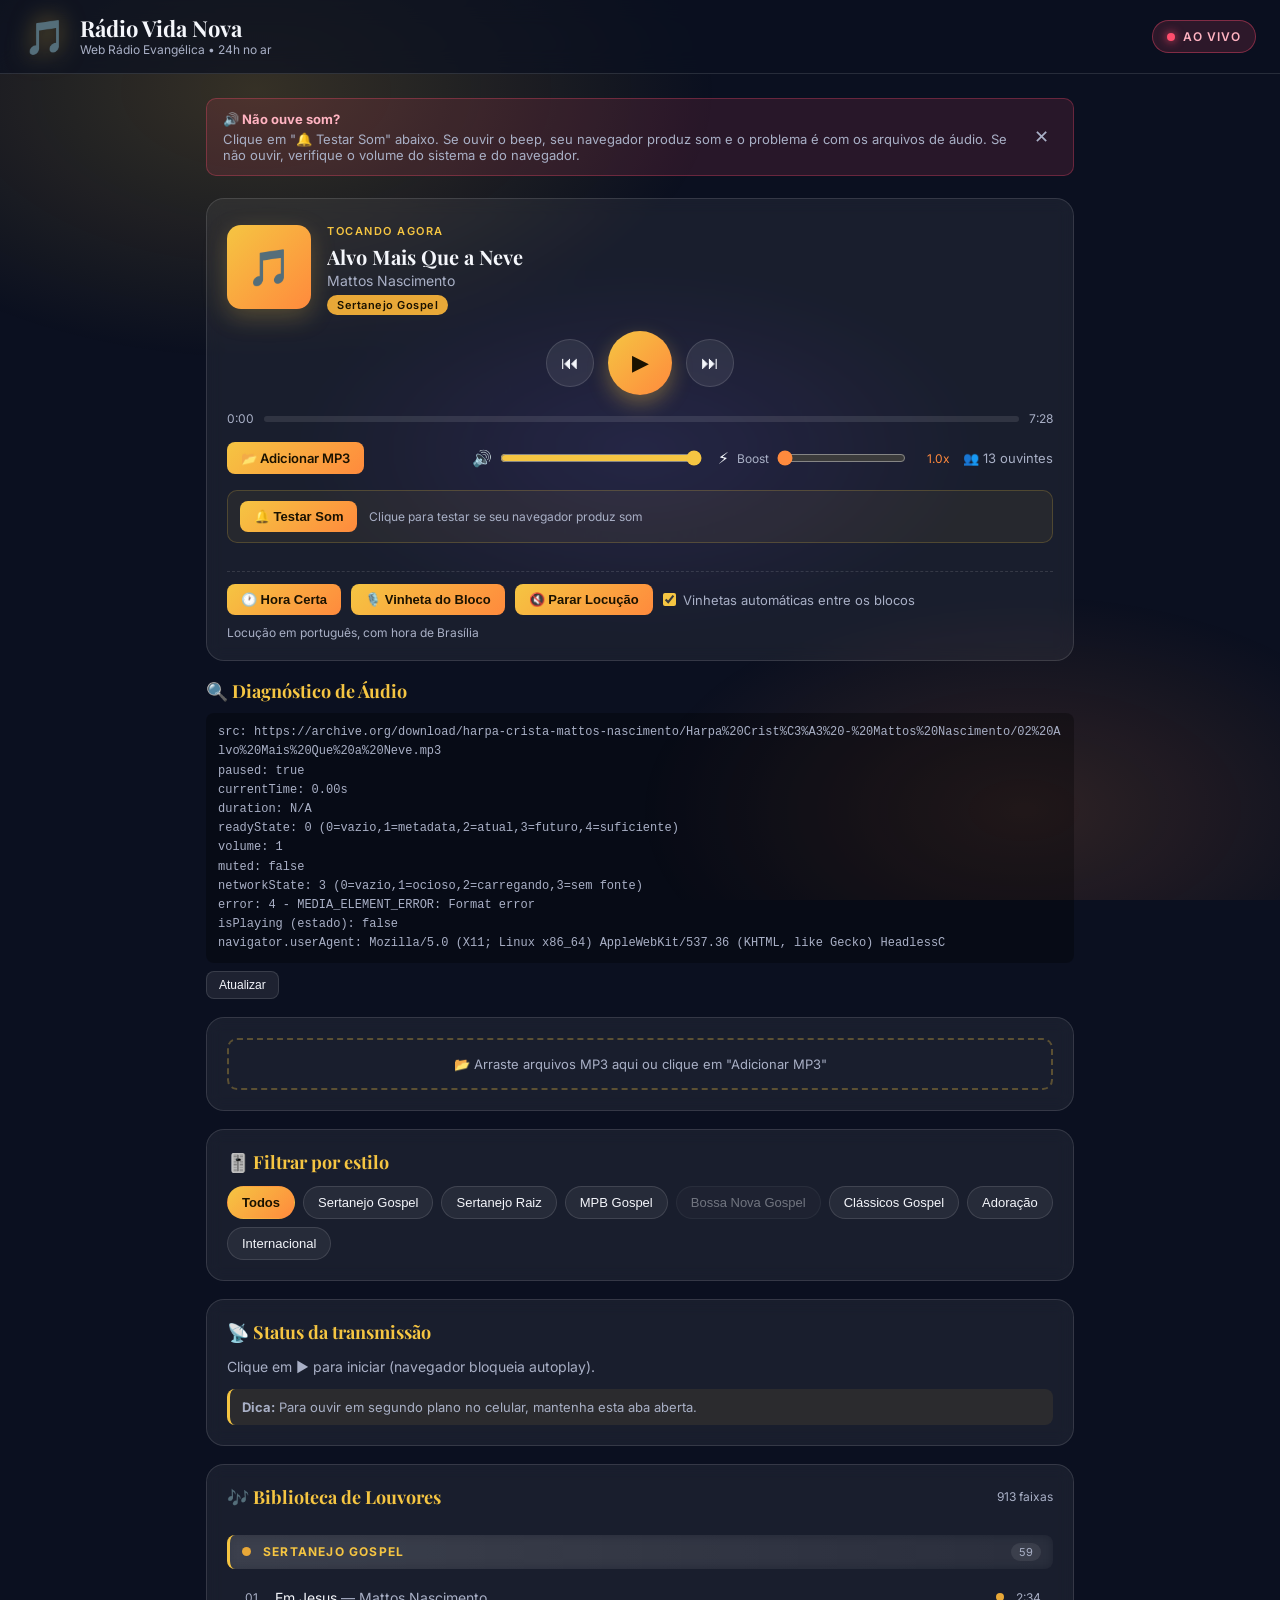
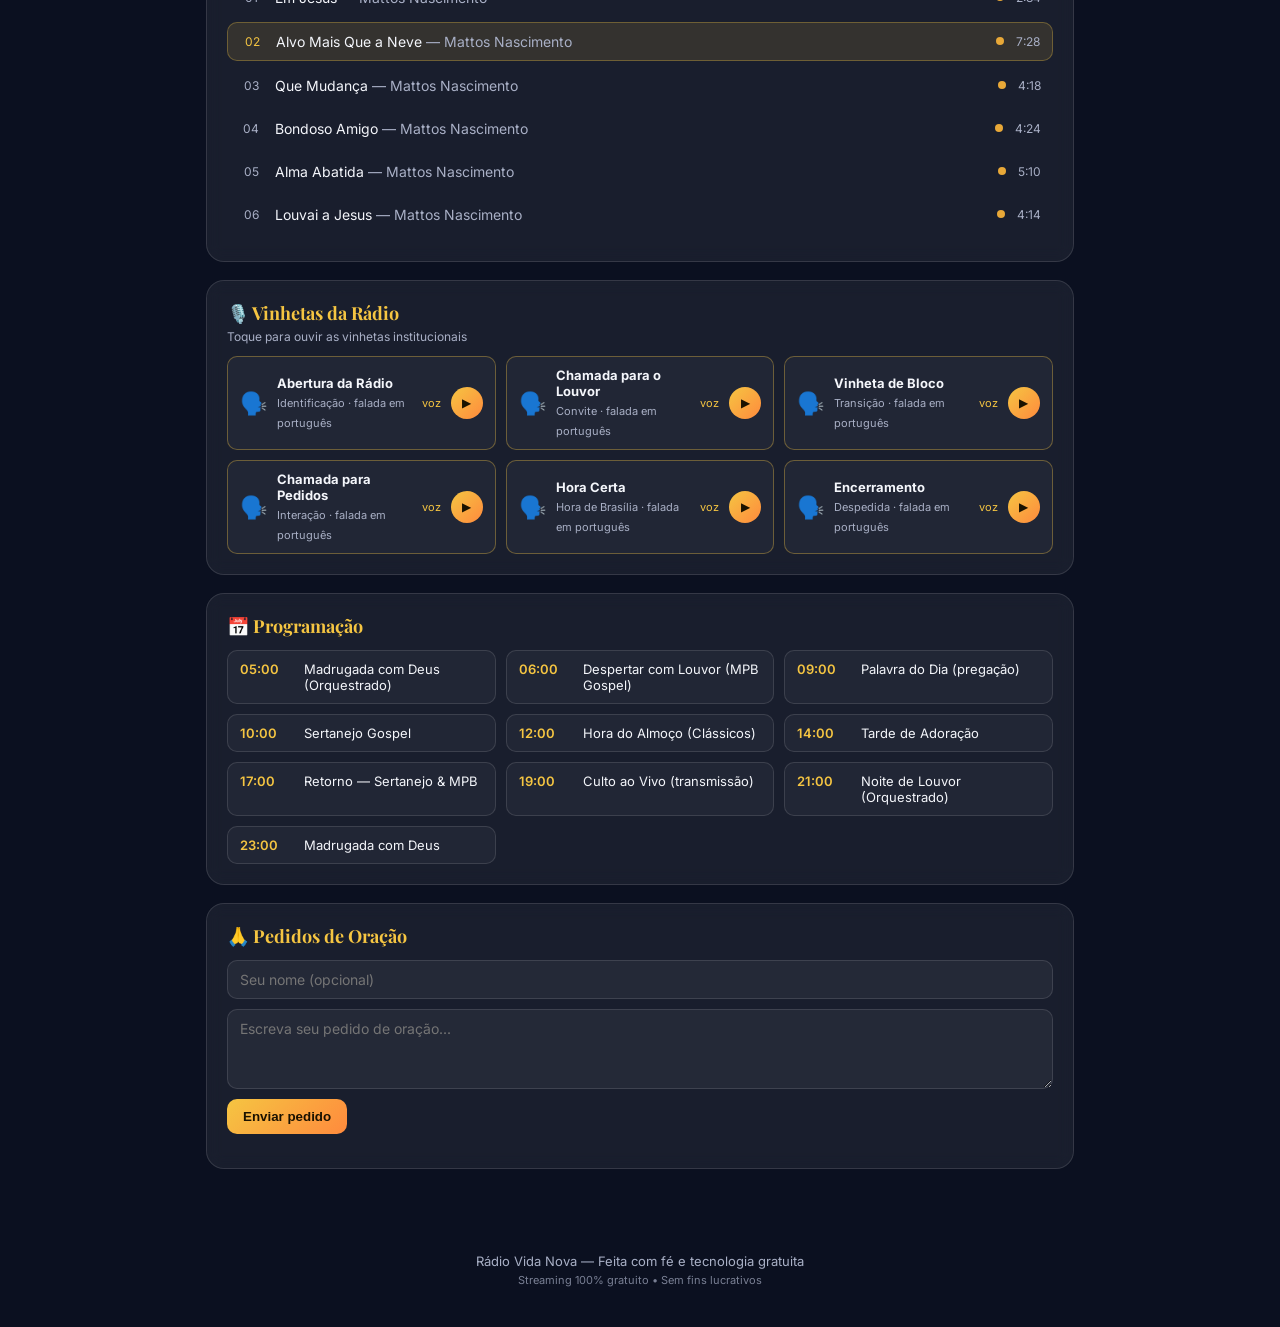
==== commit cc52672f: "Remover simbodo cruz (cross) do branding - usar nota musical" ====
--- a/index.html
+++ b/index.html
@@ -62,7 +62,7 @@
 
   <header class="topbar">
     <div class="brand">
-      <span class="brand-icon">✝</span>
+      <span class="brand-icon">🎵</span>
       <div>
         <h1>Rádio Vida Nova</h1>
         <p>Web Rádio Evangélica • 24h no ar</p>
@@ -270,7 +270,7 @@
   </main>
 
   <footer class="footer">
-    <p>✝ Rádio Vida Nova — Feita com fé e tecnologia gratuita</p>
+    <p>Rádio Vida Nova — Feita com fé e tecnologia gratuita</p>
     <p class="small">Streaming 100% gratuito • Sem fins lucrativos</p>
   </footer>
 
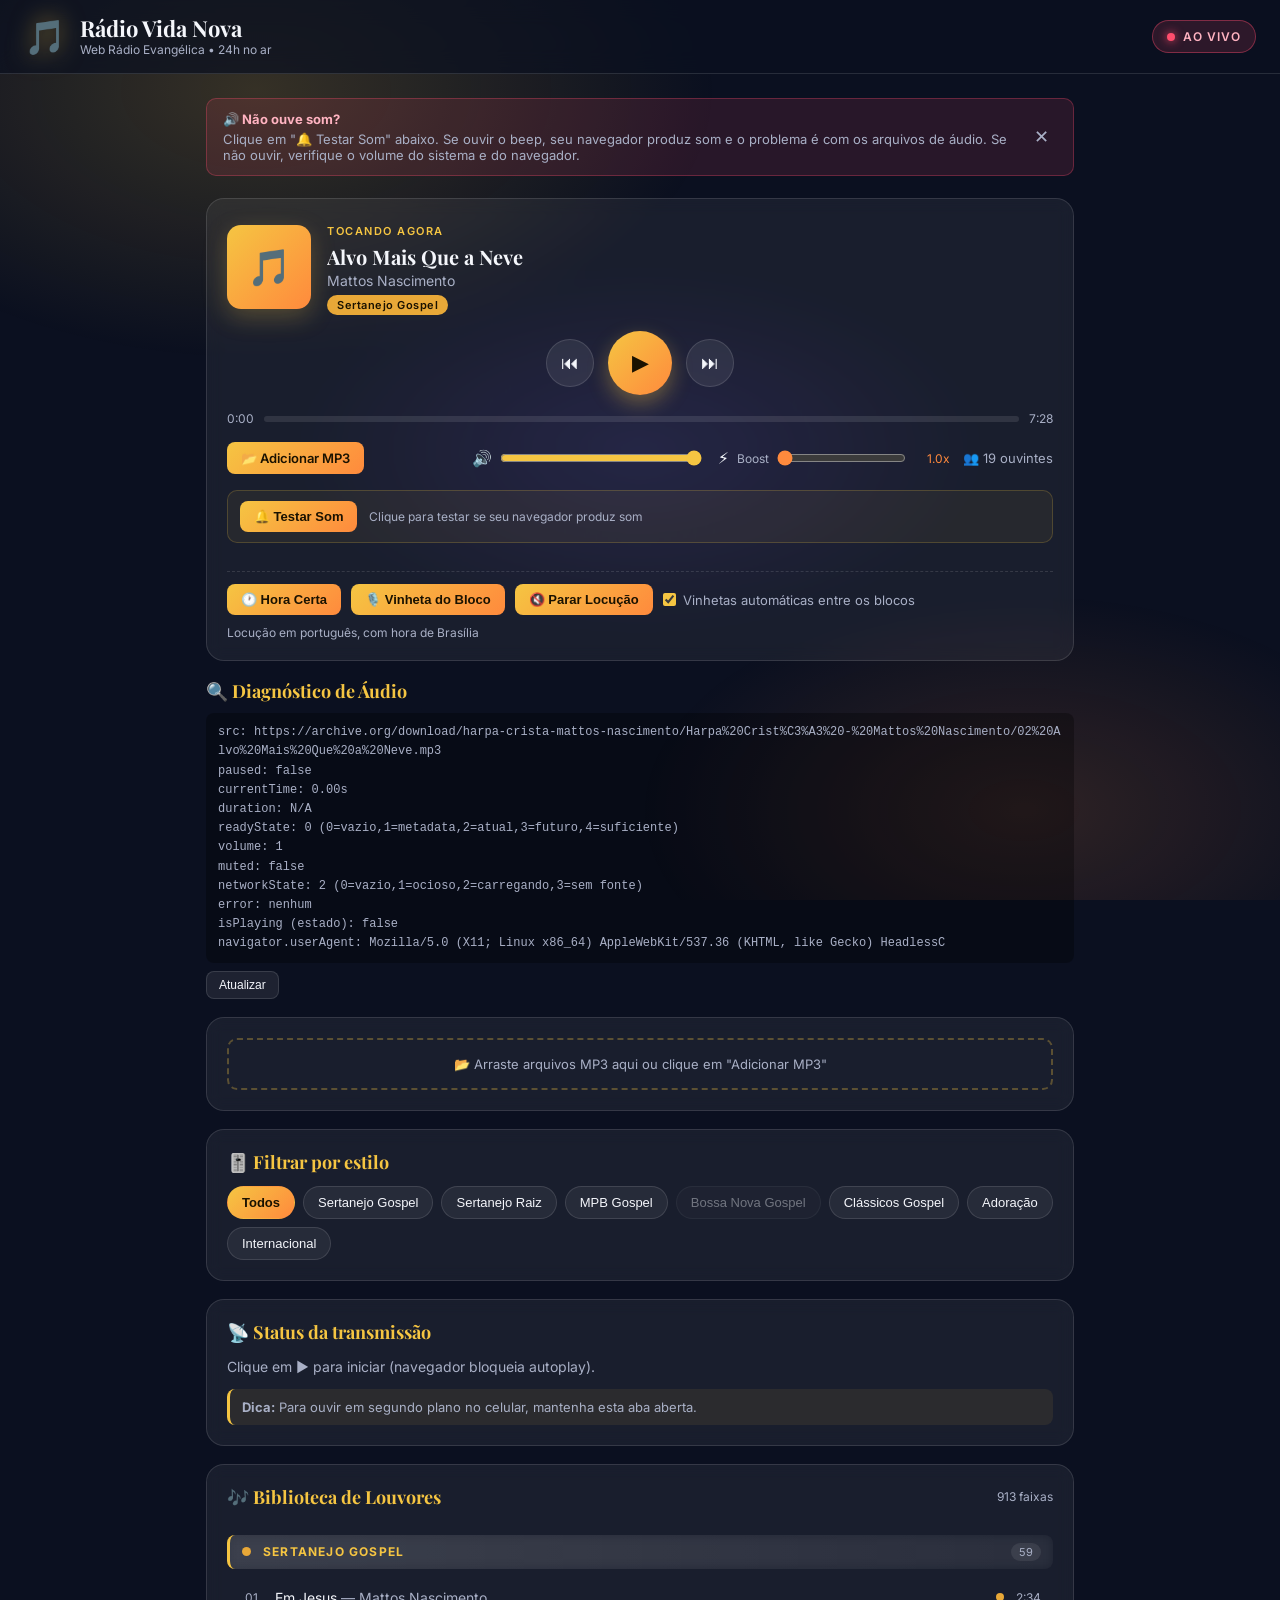
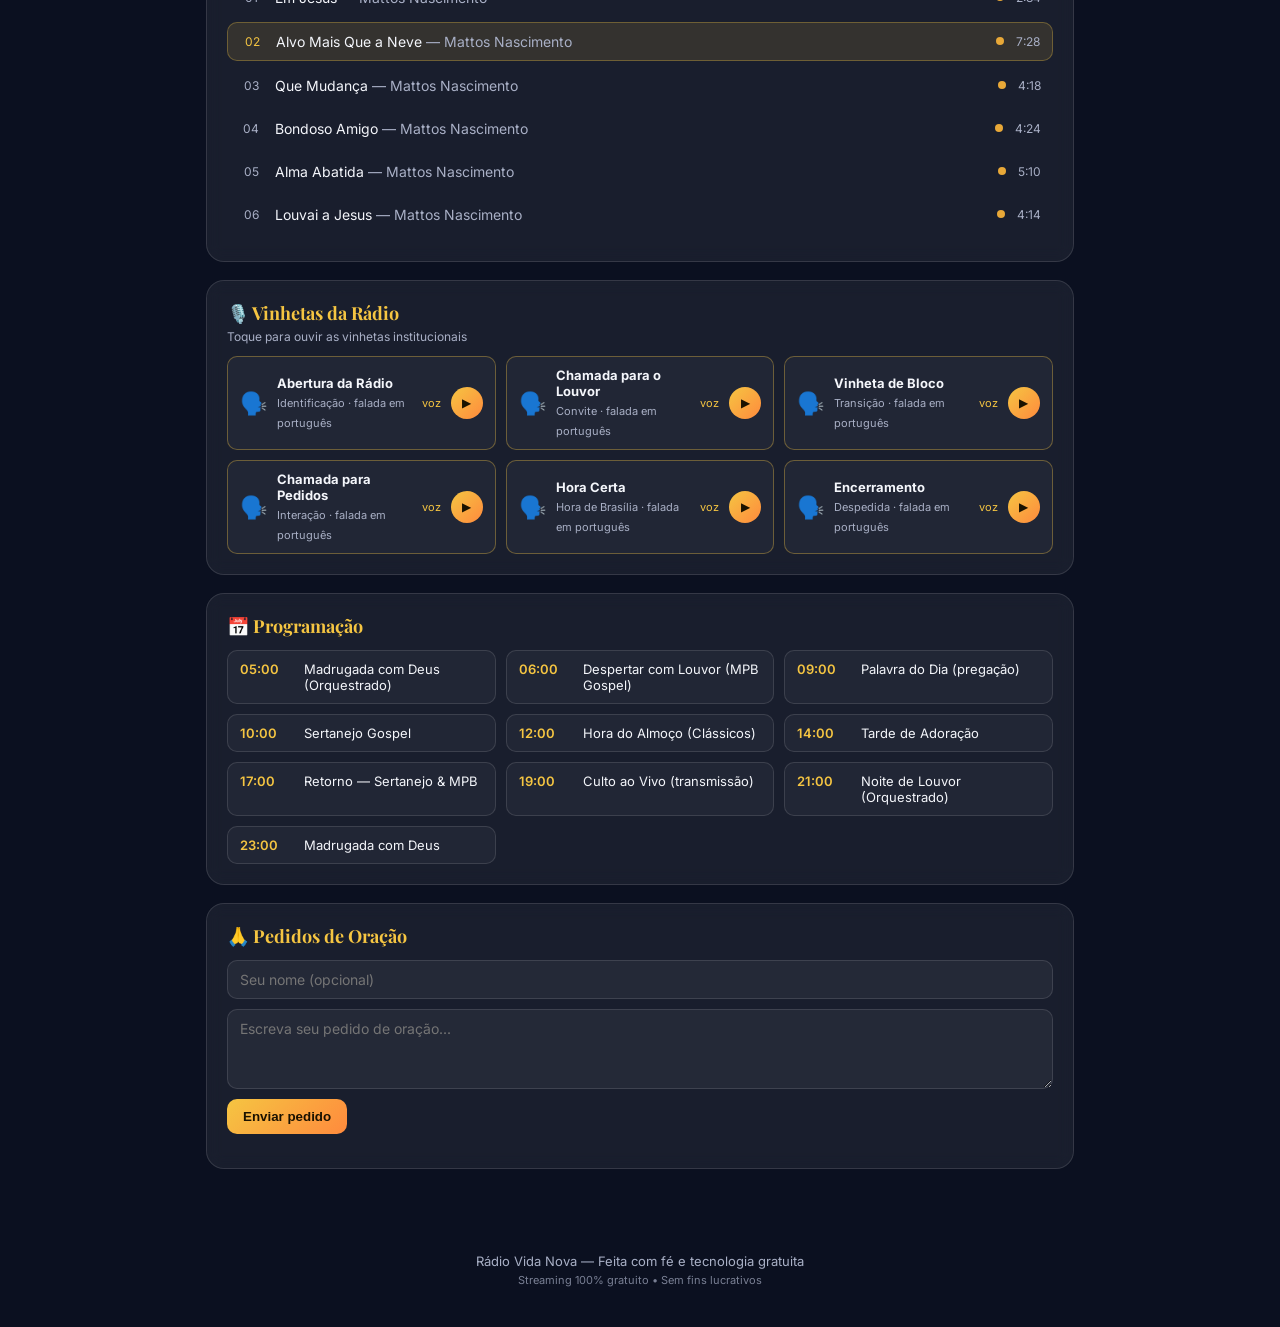
==== commit a40e6f8b: "Atualizar URLs OG/Schema para radiovidanova" ====
--- a/index.html
+++ b/index.html
@@ -11,7 +11,7 @@
   <meta property="og:site_name" content="Rádio Vida Nova" />
   <meta property="og:title" content="Rádio Vida Nova — Web Rádio Evangélica" />
   <meta property="og:description" content="Sertanejo gospel, MPB gospel, clássicos da Harpa Cristã e adoração. Mais de 900 louvores cantados, 24 horas no ar." />
-  <meta property="og:url" content="https://josiasromilda54-cell.github.io/radio-vida-nova/" />
+  <meta property="og:url" content="https://radiovidanova.github.io/radio-vida-nova/" />
   <meta property="og:image" content="https://josiasromilda54-cell.github.io/radio-evangelica/icon-512.svg" />
   <meta property="og:locale" content="pt_BR" />
 
@@ -27,7 +27,7 @@
     "@type": "RadioStation",
     "name": "Rádio Vida Nova",
     "description": "Web rádio evangélica 24h: sertanejo gospel, MPB gospel, clássicos da Harpa Cristã e adoração.",
-    "url": "https://josiasromilda54-cell.github.io/radio-vida-nova/",
+    "url": "https://radiovidanova.github.io/radio-vida-nova/",
     "broadcastDisplayName": "Rádio Vida Nova",
     "inLanguage": "pt-BR"
   }
